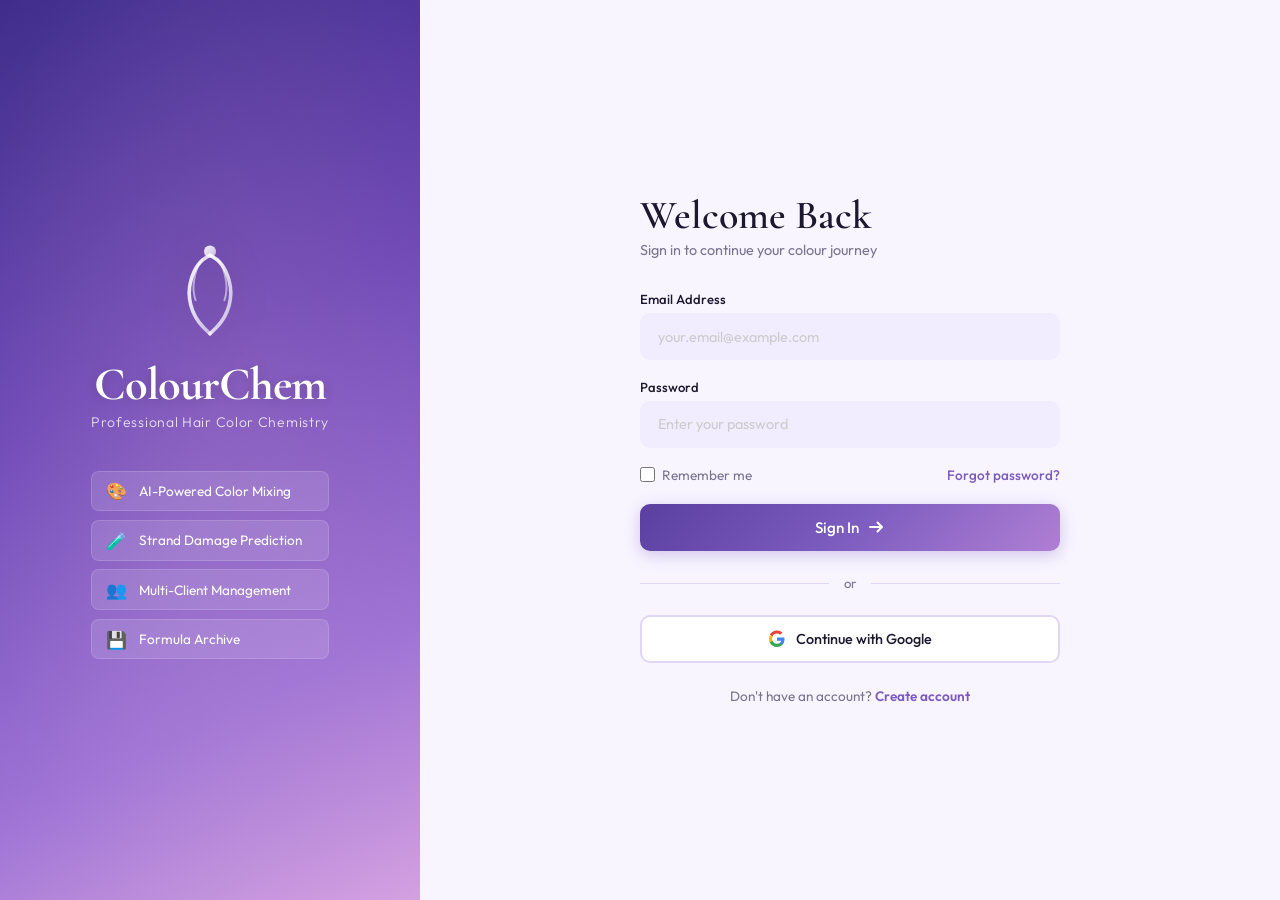
==== app/templates/archive.html @ 5aa103f7 "Added archive, profile and sessions for frontend" ====
<!DOCTYPE html>
<html lang="en">
<head>
<meta charset="UTF-8"><meta name="viewport" content="width=device-width,initial-scale=1">
<title>Formula Archive — ColourChem</title>
<link href="https://fonts.googleapis.com/css2?family=Cormorant+Garamond:ital,wght@0,300;0,400;0,600;0,700;1,400&family=Outfit:wght@300;400;500;600&display=swap" rel="stylesheet">
<style>
*,*::before,*::after{margin:0;padding:0;box-sizing:border-box}
:root{--primary:#7c5cbf;--pl:#b07fd4;--pd:#5a3fa0;--bg:#f8f5ff;--surface:#fff;--s2:#f2ecff;--s3:#ede6ff;--text:#1c1830;--muted:#7a7490;--border:#e0d6f5;--success:#219a52;--warn:#e67e22;--error:#c0392b;--shadow:0 2px 12px rgba(100,70,180,.08);--shadow-md:0 4px 20px rgba(100,70,180,.13);--shadow-lg:0 8px 40px rgba(100,70,180,.18);--font-d:'Cormorant Garamond',serif;--font-b:'Outfit',sans-serif;--r:10px;--r-lg:18px;--r-full:9999px;--t:.22s ease;--sidebar:260px}
body{font-family:var(--font-b);background:var(--bg);color:var(--text);line-height:1.6;-webkit-font-smoothing:antialiased}
a{text-decoration:none;color:inherit}button{border:none;background:none;cursor:pointer;font-family:inherit}
input{font-family:inherit;border:none;outline:none;background:none}
.app{display:flex;min-height:100vh}
.sidebar{width:var(--sidebar);flex-shrink:0;background:var(--surface);border-right:1px solid var(--border);display:flex;flex-direction:column;position:sticky;top:0;height:100vh;overflow-y:auto;z-index:100}
.sb-hdr{padding:1.35rem 1.25rem 1rem;display:flex;align-items:center;gap:.7rem;border-bottom:1px solid var(--border)}
.sb-logo{width:32px;height:32px;flex-shrink:0}
.sb-brand{font-family:var(--font-d);font-size:1.45rem;font-weight:700;color:var(--pd)}
.nav-section{padding:.9rem 0;flex:1}.nav-lbl{font-size:.65rem;font-weight:700;letter-spacing:.1em;text-transform:uppercase;color:var(--muted);padding:.5rem 1.25rem .25rem;display:block}
.nav-list{list-style:none}
.nav-item a{display:flex;align-items:center;gap:.7rem;padding:.58rem 1.25rem;color:var(--muted);font-size:.85rem;font-weight:400;transition:var(--t);border-left:3px solid transparent}
.nav-item a:hover{background:var(--s2);color:var(--primary)}
.nav-item.active a{background:linear-gradient(90deg,rgba(124,92,191,.12),transparent);color:var(--primary);border-left-color:var(--primary);font-weight:500}
.sb-footer{border-top:1px solid var(--border);padding:.5rem 0}
.sb-user{display:flex;align-items:center;gap:.7rem;padding:.85rem 1.25rem}
.sb-av{width:34px;height:34px;border-radius:50%;background:linear-gradient(135deg,var(--primary),var(--pl));display:flex;align-items:center;justify-content:center;font-weight:700;font-size:.8rem;color:#fff;flex-shrink:0}
.sb-un{font-size:.82rem;font-weight:600}.sb-ue{font-size:.72rem;color:var(--muted);max-width:140px;overflow:hidden;text-overflow:ellipsis;white-space:nowrap}
.main{flex:1;display:flex;flex-direction:column;min-width:0}
.topbar{display:flex;align-items:center;justify-content:space-between;padding:.9rem 2rem;background:var(--surface);border-bottom:1px solid var(--border);position:sticky;top:0;z-index:50}
.breadcrumb{display:flex;align-items:center;gap:.4rem;font-size:.82rem;color:var(--muted)}
.breadcrumb a{color:var(--primary);font-weight:500}
.topbar-r{display:flex;align-items:center;gap:.55rem}
.tb-av{width:32px;height:32px;border-radius:50%;border:2px solid var(--border);background:linear-gradient(135deg,var(--primary),var(--pl));display:flex;align-items:center;justify-content:center;font-weight:700;font-size:.75rem;color:#fff}
.content{padding:2rem;flex:1}
.page-hdr{display:flex;align-items:flex-start;justify-content:space-between;margin-bottom:1.5rem;flex-wrap:wrap;gap:1rem}
.page-title{font-family:var(--font-d);font-size:2.2rem;font-weight:700;line-height:1.1}
.page-sub{color:var(--muted);font-size:.875rem;margin-top:.2rem}
.btn{display:inline-flex;align-items:center;gap:.45rem;padding:.68rem 1.3rem;border-radius:var(--r);font-size:.875rem;font-weight:500;cursor:pointer;border:none;transition:var(--t)}
.btn-primary{background:linear-gradient(135deg,var(--pd),var(--primary),var(--pl));color:#fff;box-shadow:0 4px 14px rgba(124,92,191,.3)}
.btn-primary:hover{transform:translateY(-2px);box-shadow:0 6px 22px rgba(124,92,191,.42)}
.btn-outline{background:var(--surface);border:1.5px solid var(--border);color:var(--text)}
.btn-outline:hover{border-color:var(--primary);background:var(--s2);color:var(--primary)}
.btn-danger{background:#fff0f3;color:var(--error);border:1.5px solid #ffd6df}
.btn-danger:hover{background:var(--error);color:#fff;border-color:var(--error)}
.btn-sm{padding:.42rem .85rem;font-size:.8rem}
.chips{display:flex;gap:.4rem;flex-wrap:wrap;margin-bottom:1.2rem}
.chip{padding:.3rem .82rem;border-radius:var(--r-full);font-size:.76rem;border:1.5px solid var(--border);cursor:pointer;transition:var(--t);color:var(--muted);background:var(--surface)}
.chip:hover,.chip.active{border-color:var(--primary);color:var(--primary);background:rgba(124,92,191,.07)}
.card{background:var(--surface);border-radius:var(--r-lg);border:1px solid var(--border);box-shadow:var(--shadow);overflow:hidden}
.arch-table{width:100%;border-collapse:collapse}
.arch-table th{text-align:left;padding:.65rem 1rem;font-size:.7rem;font-weight:700;text-transform:uppercase;letter-spacing:.07em;color:var(--muted);border-bottom:2px solid var(--border);background:var(--s2)}
.arch-table td{padding:.82rem 1rem;border-bottom:1px solid var(--border);font-size:.875rem;vertical-align:middle}
.arch-table tbody tr:hover td{background:var(--s2)}
.arch-table tbody tr:last-child td{border-bottom:none}
.color-dot{width:28px;height:28px;border-radius:50%;border:2.5px solid var(--surface);box-shadow:var(--shadow)}
.badge{display:inline-block;padding:.18rem .65rem;border-radius:var(--r-full);font-size:.72rem;font-weight:600}
.b-low{background:#e8f8ee;color:#219a52}.b-med{background:#fff3e0;color:#c87a00}.b-high{background:#feecec;color:var(--error)}
.empty-state{display:flex;flex-direction:column;align-items:center;justify-content:center;padding:3.5rem 1.5rem;color:var(--muted);text-align:center;gap:.7rem;font-size:.875rem}
.empty-state svg{opacity:.3}
@media(max-width:768px){:root{--sidebar:68px}.sb-brand,.nav-item a span,.nav-lbl,.sb-un,.sb-ue{display:none}.nav-item a{justify-content:center;padding:.65rem}.sb-hdr{justify-content:center;padding:1rem .5rem}.content{padding:1rem}.topbar{padding:.7rem 1rem}}
</style>
</head>
<body>
<script>
(function(){
  const u=JSON.parse(localStorage.getItem('cc_user')||'null');
  if(!u||!u.loggedIn){location.href='login.html';return}
  window.CC_USER=u;
  window.logout=function(){localStorage.removeItem('cc_user');location.href='login.html'};
})();
</script>
<div class="app">
<nav class="sidebar">
  <div class="sb-hdr"><svg class="sb-logo" viewBox="0 0 80 80" fill="none"><defs><linearGradient id="slg" x1="0%" y1="0%" x2="100%" y2="100%"><stop offset="0%" stop-color="#b07fd4"/><stop offset="100%" stop-color="#5a3fa0"/></linearGradient></defs><path d="M40 12Q52 17 56 34Q59 44 56 54Q53 64 44 71Q42 73 40 76" stroke="url(#slg)" stroke-width="3.5" stroke-linecap="round" fill="none"/><path d="M40 12Q28 17 24 34Q21 44 24 54Q27 64 36 71Q38 73 40 76" stroke="url(#slg)" stroke-width="3.5" stroke-linecap="round" fill="none"/><circle cx="40" cy="9" r="5.5" fill="url(#slg)"/></svg><span class="sb-brand">ColourChem</span></div>
  <div class="nav-section">
    <span class="nav-lbl">Main</span>
    <ul class="nav-list">
      <li class="nav-item"><a href="dashboard.html"><svg width="18" height="18" viewBox="0 0 24 24" fill="none"><rect x="3" y="3" width="8" height="8" rx="1" stroke="currentColor" stroke-width="2"/><rect x="3" y="13" width="8" height="8" rx="1" stroke="currentColor" stroke-width="2"/><rect x="13" y="3" width="8" height="8" rx="1" stroke="currentColor" stroke-width="2"/><rect x="13" y="13" width="8" height="8" rx="1" stroke="currentColor" stroke-width="2"/></svg><span>Dashboard</span></a></li>
      <li class="nav-item"><a href="clients.html"><svg width="18" height="18" viewBox="0 0 24 24" fill="none"><circle cx="9" cy="7" r="4" stroke="currentColor" stroke-width="2"/><path d="M2 21c0-4 3.5-7 7-7" stroke="currentColor" stroke-width="2" stroke-linecap="round"/><circle cx="17" cy="17" r="4" stroke="currentColor" stroke-width="2"/><path d="M14 17h6M17 14v6" stroke="currentColor" stroke-width="2" stroke-linecap="round"/></svg><span>My Clients</span></a></li>
      <li class="nav-item"><a href="color-mixer.html"><svg width="18" height="18" viewBox="0 0 24 24" fill="none"><circle cx="12" cy="12" r="9" stroke="currentColor" stroke-width="2"/><path d="M12 7v5l3.5 3.5" stroke="currentColor" stroke-width="2" stroke-linecap="round"/></svg><span>Color Mixer</span></a></li>
      <li class="nav-item"><a href="strand-test.html"><svg width="18" height="18" viewBox="0 0 24 24" fill="none"><path d="M9 11l3 3L22 4" stroke="currentColor" stroke-width="2" stroke-linecap="round" stroke-linejoin="round"/><path d="M21 12v7a2 2 0 01-2 2H5a2 2 0 01-2-2V5a2 2 0 012-2h11" stroke="currentColor" stroke-width="2" stroke-linecap="round"/></svg><span>Strand Test</span></a></li>
      <li class="nav-item active"><a href="archive.html"><svg width="18" height="18" viewBox="0 0 24 24" fill="none"><path d="M12 2l3 6 7 1-5 5 1 7-6-3-6 3 1-7L2 9l7-1z" stroke="currentColor" stroke-width="2" stroke-linecap="round" stroke-linejoin="round"/></svg><span>Formula Archive</span></a></li>
      <li class="nav-item"><a href="sessions.html"><svg width="18" height="18" viewBox="0 0 24 24" fill="none"><rect x="3" y="4" width="18" height="18" rx="2" stroke="currentColor" stroke-width="2"/><path d="M16 2v4M8 2v4M3 10h18" stroke="currentColor" stroke-width="2" stroke-linecap="round"/></svg><span>Sessions</span></a></li>
    </ul>
    <span class="nav-lbl" style="margin-top:.5rem">Account</span>
    <ul class="nav-list">
      <li class="nav-item"><a href="profile.html"><svg width="18" height="18" viewBox="0 0 24 24" fill="none"><circle cx="12" cy="8" r="4" stroke="currentColor" stroke-width="2"/><path d="M4 20c0-3.314 3.582-6 8-6s8 2.686 8 6" stroke="currentColor" stroke-width="2" stroke-linecap="round"/></svg><span>Profile</span></a></li>
      <li class="nav-item"><a href="#" onclick="logout();return false;"><svg width="18" height="18" viewBox="0 0 24 24" fill="none"><path d="M9 21H5a2 2 0 01-2-2V5a2 2 0 012-2h4" stroke="currentColor" stroke-width="2" stroke-linecap="round"/><path d="M16 17l5-5-5-5M21 12H9" stroke="currentColor" stroke-width="2" stroke-linecap="round" stroke-linejoin="round"/></svg><span>Logout</span></a></li>
    </ul>
  </div>
  <div class="sb-footer"><div class="sb-user"><div class="sb-av" id="sbAv">S</div><div><div class="sb-un" id="sbName">Stylist</div><div class="sb-ue" id="sbEmail"></div></div></div></div>
</nav>

<main class="main">
  <header class="topbar">
    <div class="breadcrumb"><a href="dashboard.html">Dashboard</a><span>/</span><span>Formula Archive</span></div>
    <div class="topbar-r"><a href="color-mixer.html" class="btn btn-primary btn-sm"><svg width="13" height="13" viewBox="0 0 14 14" fill="none"><path d="M7 2v10M2 7h10" stroke="currentColor" stroke-width="2" stroke-linecap="round"/></svg>New Formula</a><div class="tb-av" id="tbAv">S</div></div>
  </header>
  <div class="content">
    <div class="page-hdr">
      <div><h1 class="page-title">Formula Archive</h1><p class="page-sub">All your saved colour formulas in one place</p></div>
    </div>
    <div class="chips" id="chips">
      <button class="chip active" onclick="setFilter('all',this)">All</button>
      <button class="chip" onclick="setFilter('warm',this)">Warm</button>
      <button class="chip" onclick="setFilter('cool',this)">Cool / Ash</button>
      <button class="chip" onclick="setFilter('red',this)">Red</button>
      <button class="chip" onclick="setFilter('violet',this)">Violet</button>
      <button class="chip" onclick="setFilter('vivid',this)">Vivid</button>
      <button class="chip" onclick="setFilter('natural',this)">Natural</button>
    </div>
    <div class="card" id="tableWrap">
      <table class="arch-table">
        <thead><tr><th>Colour</th><th>Formula Name</th><th>Levels</th><th>Developer</th><th>Brand</th><th>Success</th><th>Saved</th><th></th></tr></thead>
        <tbody id="archiveBody"></tbody>
      </table>
      <div class="empty-state" id="archiveEmpty" style="display:none">
        <svg width="60" height="60" viewBox="0 0 60 60" fill="none"><path d="M30 10l7.5 15 16.5 2.5-12 11.5 2.5 16.5L30 48l-14.5 7.5 2.5-16.5L6 27.5 22.5 25z" stroke="currentColor" stroke-width="2" stroke-linecap="round" stroke-linejoin="round"/></svg>
        <p style="font-size:1rem;font-weight:500">No formulas saved yet</p>
        <p>Use the Color Mixer to predict and save formulas.</p>
        <a href="color-mixer.html" class="btn btn-primary btn-sm">Go to Color Mixer</a>
      </div>
    </div>
  </div>
</main>
</div>

<script>
const LC={1:['#1a1a1a','#2d2d2d'],2:['#2c1810','#4a2c1f'],3:['#4a3728','#6b5040'],4:['#6b4c3b','#8b6550'],5:['#8b6b4a','#a07850'],6:['#a07850','#c49a5a'],7:['#c49a5a','#d4ab6a'],8:['#d4ab6a','#e8c880'],9:['#e8c880','#f0d890'],10:['#f0d890','#f8f0dc']};
const SAMPLES=[
  {name:'Golden Blonde',curLv:7,tgtLv:8,dev:20,shade:'warm',brand:'Wella Professionals',succ:87,savedAt:'2026-05-01T10:00:00Z'},
  {name:'Rich Caramel',curLv:6,tgtLv:7,dev:20,shade:'warm',brand:'Redken',succ:92,savedAt:'2026-04-28T14:00:00Z'},
  {name:'Auburn Red',curLv:5,tgtLv:6,dev:20,shade:'red',brand:'Matrix',succ:89,savedAt:'2026-04-20T09:00:00Z'},
  {name:'Espresso Brown',curLv:3,tgtLv:4,dev:10,shade:'natural',brand:"L'Oréal Professionnel",succ:95,savedAt:'2026-04-10T11:00:00Z'},
  {name:'Lavender Dream',curLv:10,tgtLv:10,dev:10,shade:'vivid',brand:'Schwarzkopf',succ:84,savedAt:'2026-03-15T16:00:00Z'},
  {name:'Ash Platinum',curLv:8,tgtLv:10,dev:40,shade:'cool',brand:'Wella Professionals',succ:78,savedAt:'2026-03-01T08:00:00Z'},
];
let allFormulas=[];let activeFilter='all';

document.addEventListener('DOMContentLoaded',()=>{
  const u=CC_USER;
  const cap=s=>s?s[0].toUpperCase()+s.slice(1):s;
  const init=s=>(s||'S')[0].toUpperCase();
  const n=u.name||'Stylist';
  document.getElementById('sbName').textContent=cap(n);
  document.getElementById('sbEmail').textContent=u.email||'';
  document.getElementById('sbAv').textContent=init(n);
  document.getElementById('tbAv').textContent=init(n);
  allFormulas=JSON.parse(localStorage.getItem('cc_formulas')||'[]');
  if(!allFormulas.length)allFormulas=SAMPLES;
  render();
});

function setFilter(f,btn){
  activeFilter=f;
  document.querySelectorAll('.chip').forEach(c=>c.classList.remove('active'));
  btn.classList.add('active');render();
}
function render(){
  const body=document.getElementById('archiveBody');
  const empty=document.getElementById('archiveEmpty');
  const tw=document.getElementById('tableWrap');
  const filtered=activeFilter==='all'?allFormulas:allFormulas.filter(f=>f.shade===activeFilter);
  if(!filtered.length){body.innerHTML='';empty.style.display='flex';return}
  empty.style.display='none';
  body.innerHTML=filtered.map((f,i)=>{
    const tl=Math.max(1,Math.min(10,f.tgtLv||7));
    const [c1,c2]=LC[tl];
    const dt=new Date(f.savedAt).toLocaleDateString('en-GB',{day:'numeric',month:'short',year:'numeric'});
    const sr=f.succ||f.successRate;
    const src=!sr?'':sr>=85?'b-low':sr>=70?'b-med':'b-high';
    const realIdx=allFormulas.indexOf(f);
    return `<tr>
      <td><div class="color-dot" style="background:linear-gradient(135deg,${c1},${c2})"></div></td>
      <td><strong style="font-size:.88rem">${f.name}</strong><br><span style="font-size:.74rem;color:var(--muted)">${f.shade||'natural'}</span></td>
      <td style="font-size:.82rem">Lv ${f.curLv||f.currentLevel||'?'} → ${f.tgtLv||f.targetLevel||'?'}</td>
      <td style="font-size:.82rem">${f.dev||f.developer_vol||'—'} vol</td>
      <td style="font-size:.78rem;color:var(--muted)">${f.brand||'—'}</td>
      <td>${sr?`<span class="badge ${src}">${sr}%</span>`:'—'}</td>
      <td style="font-size:.76rem;color:var(--muted)">${dt}</td>
      <td><button class="btn btn-danger btn-sm" onclick="del(${realIdx})">Delete</button></td>
    </tr>`;
  }).join('');
}
function del(i){
  if(!confirm('Delete this formula?'))return;
  allFormulas.splice(i,1);
  localStorage.setItem('cc_formulas',JSON.stringify(allFormulas));
  render();
}
</script>
</body>
</html>
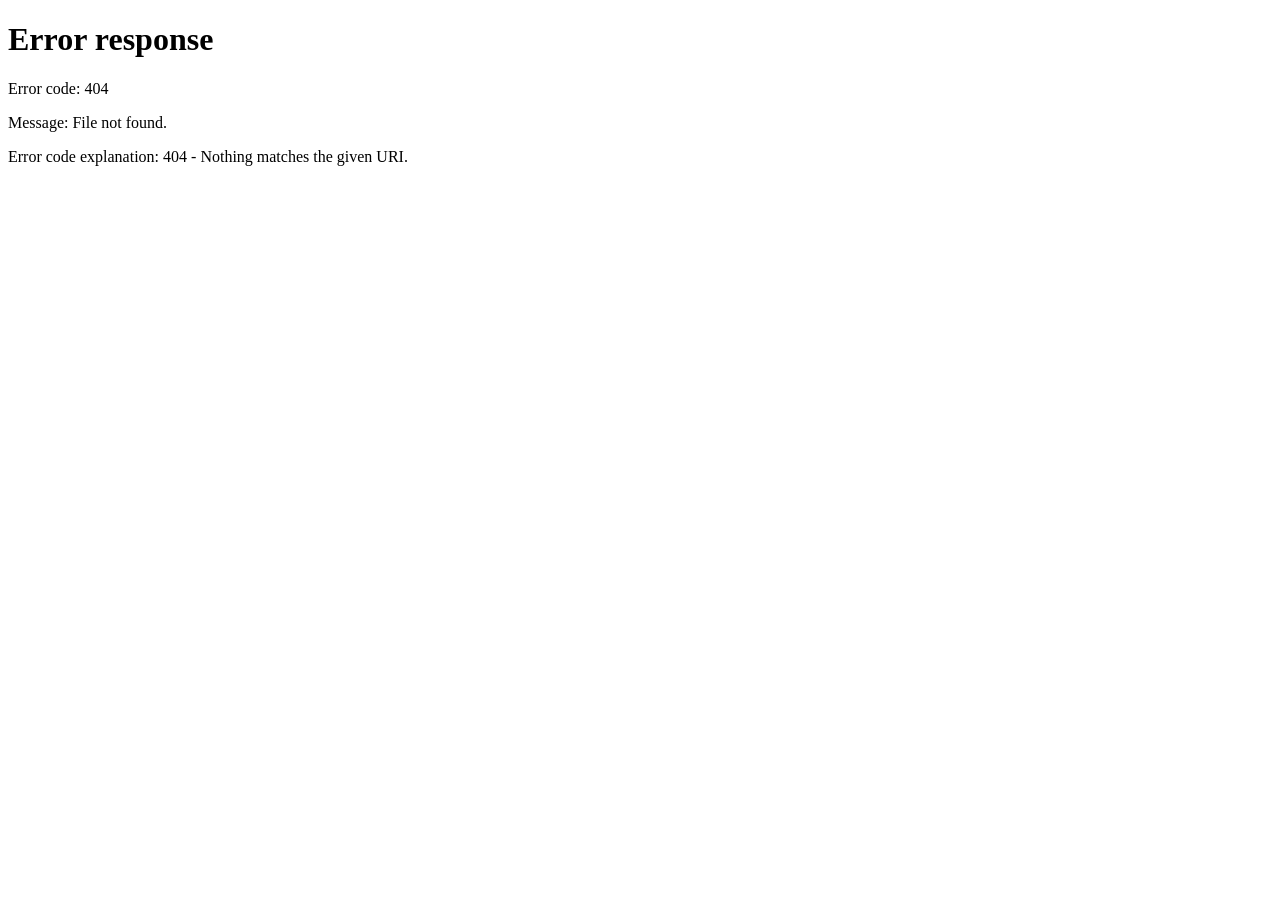
==== commit c209e8bd: "WIP: before pulling latest backend" ====
--- a/app/templates/archive.html
+++ b/app/templates/archive.html
@@ -62,10 +62,14 @@
 <body>
 <script>
 (function(){
-  const u=JSON.parse(localStorage.getItem('cc_user')||'null');
-  if(!u||!u.loggedIn){location.href='login.html';return}
-  window.CC_USER=u;
-  window.logout=function(){localStorage.removeItem('cc_user');location.href='login.html'};
+  const u = JSON.parse(localStorage.getItem('cc_user') || 'null');
+  if(!u || !u.loggedIn){ location.href = '/login-page'; return; }
+  window.CC_USER = u;
+  window.logout = async function(){
+    await fetch('/logout', { method: 'POST' });
+    localStorage.removeItem('cc_user');
+    location.href = '/login-page';
+  };
 })();
 </script>
 <div class="app">
@@ -74,16 +78,16 @@
   <div class="nav-section">
     <span class="nav-lbl">Main</span>
     <ul class="nav-list">
-      <li class="nav-item"><a href="dashboard.html"><svg width="18" height="18" viewBox="0 0 24 24" fill="none"><rect x="3" y="3" width="8" height="8" rx="1" stroke="currentColor" stroke-width="2"/><rect x="3" y="13" width="8" height="8" rx="1" stroke="currentColor" stroke-width="2"/><rect x="13" y="3" width="8" height="8" rx="1" stroke="currentColor" stroke-width="2"/><rect x="13" y="13" width="8" height="8" rx="1" stroke="currentColor" stroke-width="2"/></svg><span>Dashboard</span></a></li>
-      <li class="nav-item"><a href="clients.html"><svg width="18" height="18" viewBox="0 0 24 24" fill="none"><circle cx="9" cy="7" r="4" stroke="currentColor" stroke-width="2"/><path d="M2 21c0-4 3.5-7 7-7" stroke="currentColor" stroke-width="2" stroke-linecap="round"/><circle cx="17" cy="17" r="4" stroke="currentColor" stroke-width="2"/><path d="M14 17h6M17 14v6" stroke="currentColor" stroke-width="2" stroke-linecap="round"/></svg><span>My Clients</span></a></li>
-      <li class="nav-item"><a href="color-mixer.html"><svg width="18" height="18" viewBox="0 0 24 24" fill="none"><circle cx="12" cy="12" r="9" stroke="currentColor" stroke-width="2"/><path d="M12 7v5l3.5 3.5" stroke="currentColor" stroke-width="2" stroke-linecap="round"/></svg><span>Color Mixer</span></a></li>
-      <li class="nav-item"><a href="strand-test.html"><svg width="18" height="18" viewBox="0 0 24 24" fill="none"><path d="M9 11l3 3L22 4" stroke="currentColor" stroke-width="2" stroke-linecap="round" stroke-linejoin="round"/><path d="M21 12v7a2 2 0 01-2 2H5a2 2 0 01-2-2V5a2 2 0 012-2h11" stroke="currentColor" stroke-width="2" stroke-linecap="round"/></svg><span>Strand Test</span></a></li>
-      <li class="nav-item active"><a href="archive.html"><svg width="18" height="18" viewBox="0 0 24 24" fill="none"><path d="M12 2l3 6 7 1-5 5 1 7-6-3-6 3 1-7L2 9l7-1z" stroke="currentColor" stroke-width="2" stroke-linecap="round" stroke-linejoin="round"/></svg><span>Formula Archive</span></a></li>
-      <li class="nav-item"><a href="sessions.html"><svg width="18" height="18" viewBox="0 0 24 24" fill="none"><rect x="3" y="4" width="18" height="18" rx="2" stroke="currentColor" stroke-width="2"/><path d="M16 2v4M8 2v4M3 10h18" stroke="currentColor" stroke-width="2" stroke-linecap="round"/></svg><span>Sessions</span></a></li>
+      <li class="nav-item"><a href="/dashboard"><svg width="18" height="18" viewBox="0 0 24 24" fill="none"><rect x="3" y="3" width="8" height="8" rx="1" stroke="currentColor" stroke-width="2"/><rect x="3" y="13" width="8" height="8" rx="1" stroke="currentColor" stroke-width="2"/><rect x="13" y="3" width="8" height="8" rx="1" stroke="currentColor" stroke-width="2"/><rect x="13" y="13" width="8" height="8" rx="1" stroke="currentColor" stroke-width="2"/></svg><span>Dashboard</span></a></li>
+      <li class="nav-item"><a href="/clients-page"><svg width="18" height="18" viewBox="0 0 24 24" fill="none"><circle cx="9" cy="7" r="4" stroke="currentColor" stroke-width="2"/><path d="M2 21c0-4 3.5-7 7-7" stroke="currentColor" stroke-width="2" stroke-linecap="round"/><circle cx="17" cy="17" r="4" stroke="currentColor" stroke-width="2"/><path d="M14 17h6M17 14v6" stroke="currentColor" stroke-width="2" stroke-linecap="round"/></svg><span>My Clients</span></a></li>
+      <li class="nav-item"><a href="s/strand-test-page"><svg width="18" height="18" viewBox="0 0 24 24" fill="none"><circle cx="12" cy="12" r="9" stroke="currentColor" stroke-width="2"/><path d="M12 7v5l3.5 3.5" stroke="currentColor" stroke-width="2" stroke-linecap="round"/></svg><span>Strand Test</span></a></li>
+      <li class="nav-item"><a href="/damage-page"><svg width="18" height="18" viewBox="0 0 24 24" fill="none"><path d="M9 11l3 3L22 4" stroke="currentColor" stroke-width="2" stroke-linecap="round" stroke-linejoin="round"/><path d="M21 12v7a2 2 0 01-2 2H5a2 2 0 01-2-2V5a2 2 0 012-2h11" stroke="currentColor" stroke-width="2" stroke-linecap="round"/></svg><span>Strand Test</span></a></li>
+      <li class="nav-item active"><a href="/archive-page"><svg width="18" height="18" viewBox="0 0 24 24" fill="none"><path d="M12 2l3 6 7 1-5 5 1 7-6-3-6 3 1-7L2 9l7-1z" stroke="currentColor" stroke-width="2" stroke-linecap="round" stroke-linejoin="round"/></svg><span>Formula Archive</span></a></li>
+      <li class="nav-item"><a href="/sessions-page"><svg width="18" height="18" viewBox="0 0 24 24" fill="none"><rect x="3" y="4" width="18" height="18" rx="2" stroke="currentColor" stroke-width="2"/><path d="M16 2v4M8 2v4M3 10h18" stroke="currentColor" stroke-width="2" stroke-linecap="round"/></svg><span>Sessions</span></a></li>
     </ul>
     <span class="nav-lbl" style="margin-top:.5rem">Account</span>
     <ul class="nav-list">
-      <li class="nav-item"><a href="profile.html"><svg width="18" height="18" viewBox="0 0 24 24" fill="none"><circle cx="12" cy="8" r="4" stroke="currentColor" stroke-width="2"/><path d="M4 20c0-3.314 3.582-6 8-6s8 2.686 8 6" stroke="currentColor" stroke-width="2" stroke-linecap="round"/></svg><span>Profile</span></a></li>
+      <li class="nav-item"><a href="/profile-page"><svg width="18" height="18" viewBox="0 0 24 24" fill="none"><circle cx="12" cy="8" r="4" stroke="currentColor" stroke-width="2"/><path d="M4 20c0-3.314 3.582-6 8-6s8 2.686 8 6" stroke="currentColor" stroke-width="2" stroke-linecap="round"/></svg><span>Profile</span></a></li>
       <li class="nav-item"><a href="#" onclick="logout();return false;"><svg width="18" height="18" viewBox="0 0 24 24" fill="none"><path d="M9 21H5a2 2 0 01-2-2V5a2 2 0 012-2h4" stroke="currentColor" stroke-width="2" stroke-linecap="round"/><path d="M16 17l5-5-5-5M21 12H9" stroke="currentColor" stroke-width="2" stroke-linecap="round" stroke-linejoin="round"/></svg><span>Logout</span></a></li>
     </ul>
   </div>
@@ -92,8 +96,8 @@
 
 <main class="main">
   <header class="topbar">
-    <div class="breadcrumb"><a href="dashboard.html">Dashboard</a><span>/</span><span>Formula Archive</span></div>
-    <div class="topbar-r"><a href="color-mixer.html" class="btn btn-primary btn-sm"><svg width="13" height="13" viewBox="0 0 14 14" fill="none"><path d="M7 2v10M2 7h10" stroke="currentColor" stroke-width="2" stroke-linecap="round"/></svg>New Formula</a><div class="tb-av" id="tbAv">S</div></div>
+    <div class="breadcrumb"><a href="/dashboard">Dashboard</a><span>/</span><span>Formula Archive</span></div>
+    <div class="topbar-r"><a href="/strand-test-page" class="btn btn-primary btn-sm"><svg width="13" height="13" viewBox="0 0 14 14" fill="none"><path d="M7 2v10M2 7h10" stroke="currentColor" stroke-width="2" stroke-linecap="round"/></svg>New Formula</a><div class="tb-av" id="tbAv">S</div></div>
   </header>
   <div class="content">
     <div class="page-hdr">
@@ -116,8 +120,8 @@
       <div class="empty-state" id="archiveEmpty" style="display:none">
         <svg width="60" height="60" viewBox="0 0 60 60" fill="none"><path d="M30 10l7.5 15 16.5 2.5-12 11.5 2.5 16.5L30 48l-14.5 7.5 2.5-16.5L6 27.5 22.5 25z" stroke="currentColor" stroke-width="2" stroke-linecap="round" stroke-linejoin="round"/></svg>
         <p style="font-size:1rem;font-weight:500">No formulas saved yet</p>
-        <p>Use the Color Mixer to predict and save formulas.</p>
-        <a href="color-mixer.html" class="btn btn-primary btn-sm">Go to Color Mixer</a>
+        <p>Use the Strand Test to predict and save formulas.</p>
+        <a href="/strand-test-page" class="btn btn-primary btn-sm">Go to Strand Test</a>
       </div>
     </div>
   </div>
@@ -126,66 +130,84 @@
 
 <script>
 const LC={1:['#1a1a1a','#2d2d2d'],2:['#2c1810','#4a2c1f'],3:['#4a3728','#6b5040'],4:['#6b4c3b','#8b6550'],5:['#8b6b4a','#a07850'],6:['#a07850','#c49a5a'],7:['#c49a5a','#d4ab6a'],8:['#d4ab6a','#e8c880'],9:['#e8c880','#f0d890'],10:['#f0d890','#f8f0dc']};
-const SAMPLES=[
-  {name:'Golden Blonde',curLv:7,tgtLv:8,dev:20,shade:'warm',brand:'Wella Professionals',succ:87,savedAt:'2026-05-01T10:00:00Z'},
-  {name:'Rich Caramel',curLv:6,tgtLv:7,dev:20,shade:'warm',brand:'Redken',succ:92,savedAt:'2026-04-28T14:00:00Z'},
-  {name:'Auburn Red',curLv:5,tgtLv:6,dev:20,shade:'red',brand:'Matrix',succ:89,savedAt:'2026-04-20T09:00:00Z'},
-  {name:'Espresso Brown',curLv:3,tgtLv:4,dev:10,shade:'natural',brand:"L'Oréal Professionnel",succ:95,savedAt:'2026-04-10T11:00:00Z'},
-  {name:'Lavender Dream',curLv:10,tgtLv:10,dev:10,shade:'vivid',brand:'Schwarzkopf',succ:84,savedAt:'2026-03-15T16:00:00Z'},
-  {name:'Ash Platinum',curLv:8,tgtLv:10,dev:40,shade:'cool',brand:'Wella Professionals',succ:78,savedAt:'2026-03-01T08:00:00Z'},
-];
-let allFormulas=[];let activeFilter='all';
-
-document.addEventListener('DOMContentLoaded',()=>{
-  const u=CC_USER;
-  const cap=s=>s?s[0].toUpperCase()+s.slice(1):s;
-  const init=s=>(s||'S')[0].toUpperCase();
-  const n=u.name||'Stylist';
-  document.getElementById('sbName').textContent=cap(n);
-  document.getElementById('sbEmail').textContent=u.email||'';
-  document.getElementById('sbAv').textContent=init(n);
-  document.getElementById('tbAv').textContent=init(n);
-  allFormulas=JSON.parse(localStorage.getItem('cc_formulas')||'[]');
-  if(!allFormulas.length)allFormulas=SAMPLES;
+
+let allFormulas  = [];
+let activeFilter = 'all';
+
+document.addEventListener('DOMContentLoaded', async () => {
+  const u    = CC_USER;
+  const cap  = s => s ? s[0].toUpperCase() + s.slice(1) : s;
+  const init = s => (s || 'S')[0].toUpperCase();
+  const n    = u.name || 'Stylist';
+
+  document.getElementById('sbName').textContent  = cap(n);
+  document.getElementById('sbEmail').textContent = u.email || '';
+  document.getElementById('sbAv').textContent    = init(n);
+  document.getElementById('tbAv').textContent    = init(n);
+
+  await loadFormulas();
+});
+
+async function loadFormulas(){
+  try {
+    const res   = await fetch('/formulas');
+    allFormulas = await res.json();
+    render();
+  } catch(e){
+    console.warn('Could not load formulas:', e);
+    render();
+  }
+}
+
+function setFilter(f, btn){
+  activeFilter = f;
+  document.querySelectorAll('.chip').forEach(c => c.classList.remove('active'));
+  btn.classList.add('active');
   render();
-});
-
-function setFilter(f,btn){
-  activeFilter=f;
-  document.querySelectorAll('.chip').forEach(c=>c.classList.remove('active'));
-  btn.classList.add('active');render();
-}
+}
+
 function render(){
-  const body=document.getElementById('archiveBody');
-  const empty=document.getElementById('archiveEmpty');
-  const tw=document.getElementById('tableWrap');
-  const filtered=activeFilter==='all'?allFormulas:allFormulas.filter(f=>f.shade===activeFilter);
-  if(!filtered.length){body.innerHTML='';empty.style.display='flex';return}
-  empty.style.display='none';
-  body.innerHTML=filtered.map((f,i)=>{
-    const tl=Math.max(1,Math.min(10,f.tgtLv||7));
-    const [c1,c2]=LC[tl];
-    const dt=new Date(f.savedAt).toLocaleDateString('en-GB',{day:'numeric',month:'short',year:'numeric'});
-    const sr=f.succ||f.successRate;
-    const src=!sr?'':sr>=85?'b-low':sr>=70?'b-med':'b-high';
-    const realIdx=allFormulas.indexOf(f);
+  const body  = document.getElementById('archiveBody');
+  const empty = document.getElementById('archiveEmpty');
+
+  const filtered = activeFilter === 'all'
+    ? allFormulas
+    : allFormulas.filter(f => (f.formula_name || '').toLowerCase().includes(activeFilter));
+
+  if(!filtered.length){ body.innerHTML = ''; empty.style.display = 'flex'; return; }
+  empty.style.display = 'none';
+
+  body.innerHTML = filtered.map(f => {
+    const tl  = Math.max(1, Math.min(10, 7)); // default level 7 since DB doesn't store levels yet
+    const [c1, c2] = LC[tl];
+    const dt  = f.saved_at
+      ? new Date(f.saved_at).toLocaleDateString('en-GB', {day:'numeric', month:'short', year:'numeric'})
+      : '—';
+
     return `<tr>
       <td><div class="color-dot" style="background:linear-gradient(135deg,${c1},${c2})"></div></td>
-      <td><strong style="font-size:.88rem">${f.name}</strong><br><span style="font-size:.74rem;color:var(--muted)">${f.shade||'natural'}</span></td>
-      <td style="font-size:.82rem">Lv ${f.curLv||f.currentLevel||'?'} → ${f.tgtLv||f.targetLevel||'?'}</td>
-      <td style="font-size:.82rem">${f.dev||f.developer_vol||'—'} vol</td>
-      <td style="font-size:.78rem;color:var(--muted)">${f.brand||'—'}</td>
-      <td>${sr?`<span class="badge ${src}">${sr}%</span>`:'—'}</td>
+      <td>
+        <strong style="font-size:.88rem">${f.name || f.formula_name || '—'}</strong>
+      </td>
+      <td style="font-size:.82rem">—</td>
+      <td style="font-size:.82rem">${f.developer_vol || '—'} vol</td>
+      <td style="font-size:.78rem;color:var(--muted)">${f.dye_brand || '—'}</td>
+      <td>—</td>
       <td style="font-size:.76rem;color:var(--muted)">${dt}</td>
-      <td><button class="btn btn-danger btn-sm" onclick="del(${realIdx})">Delete</button></td>
+      <td><button class="btn btn-danger btn-sm" onclick="del(${f.id})">Delete</button></td>
     </tr>`;
   }).join('');
 }
-function del(i){
-  if(!confirm('Delete this formula?'))return;
-  allFormulas.splice(i,1);
-  localStorage.setItem('cc_formulas',JSON.stringify(allFormulas));
-  render();
+
+async function del(id){
+  if(!confirm('Delete this formula?')) return;
+  try {
+    const res = await fetch(`/formulas/${id}`, { method: 'DELETE' });
+    if(res.ok) await loadFormulas();
+    else alert('Failed to delete formula.');
+  } catch(e){
+    alert('Network error.');
+  }
 }
 </script>
 </body>
